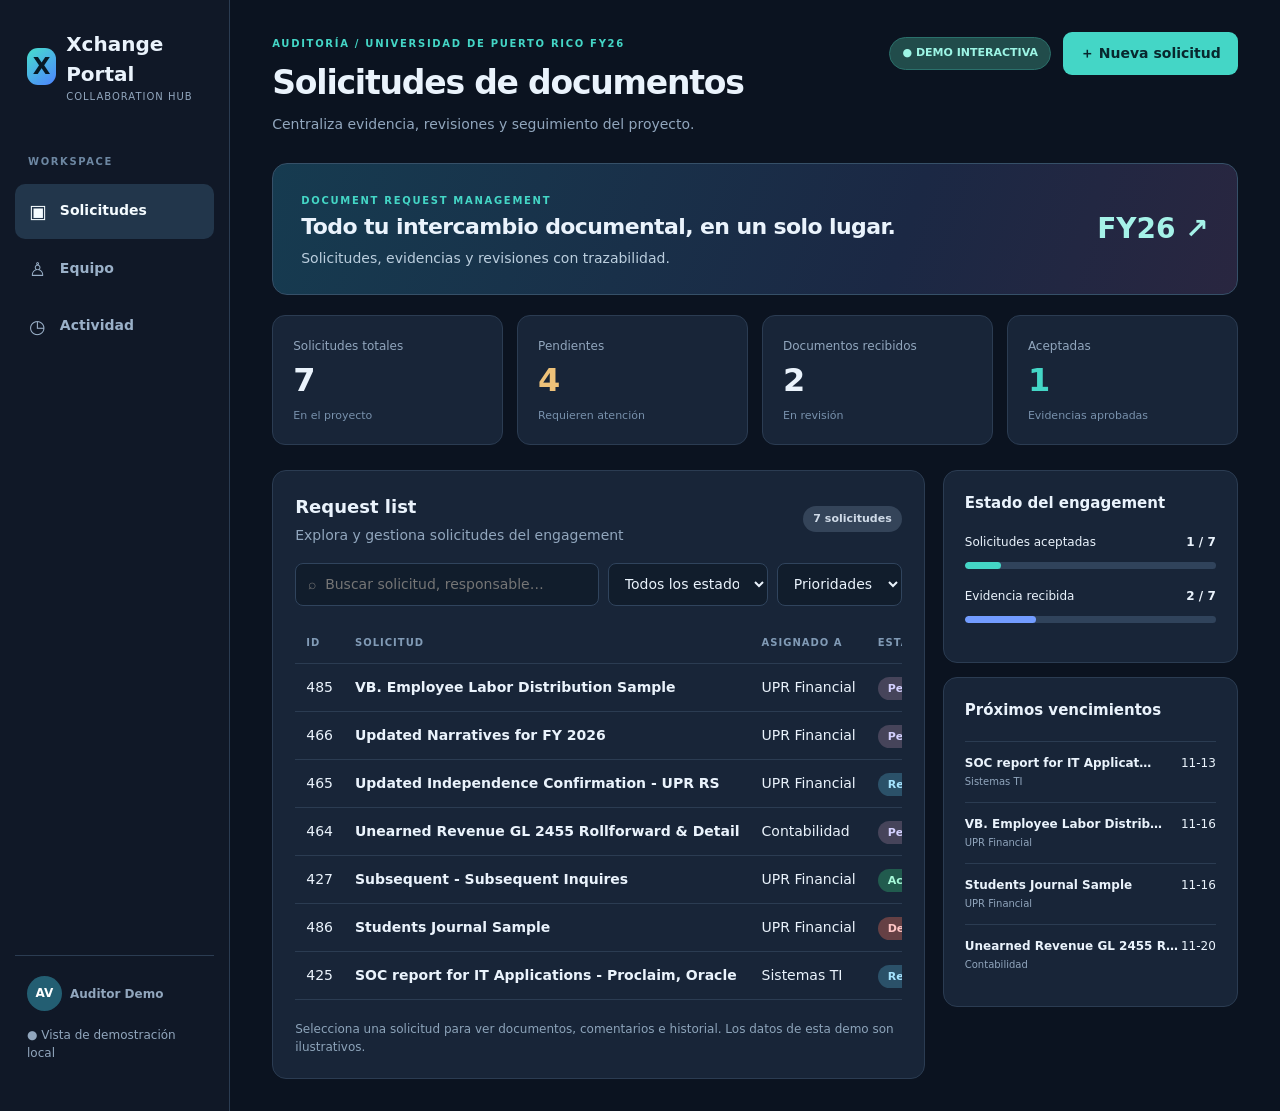
==== demo/index.html @ f89a10c9 "feat: add standalone offline interactive request-sharing demo on main" ====
<!doctype html>
<html lang="es"><head><meta charset="utf-8"><meta name="viewport" content="width=device-width, initial-scale=1"><title>Xchange Portal · Demo visual</title>
<style>
:root{color-scheme:dark;--bg:#0b1320;--side:#101827;--card:#182538;--card2:#1d2d42;--line:#2b3c52;--text:#eaf3fc;--muted:#91a6bd;--teal:#44d6c6;--blue:#7faeff;--gold:#eec279;--red:#ff828d}*{box-sizing:border-box}body{margin:0;background:var(--bg);color:var(--text);font:14px/1.5 system-ui,-apple-system,'Segoe UI',sans-serif}button,input,select,textarea{font:inherit}button{cursor:pointer}a{color:var(--blue);text-decoration:none}button:focus-visible,input:focus-visible,select:focus-visible{outline:2px solid var(--teal);outline-offset:2px}.shell{min-height:100vh;display:grid;grid-template-columns:230px 1fr}.side{background:var(--side);border-right:1px solid var(--line);padding:29px 15px;display:flex;flex-direction:column}.brand{display:flex;align-items:center;gap:10px;font-weight:800;font-size:20px;padding:0 12px}.mark{border-radius:11px;width:37px;height:37px;display:grid;place-items:center;background:linear-gradient(140deg,#47dfcc,#4d83ff);color:#081a25;font-size:23px}.brand small{display:block;color:var(--muted);font-size:10px;font-weight:500;letter-spacing:1px}.sidelabel{font-size:10px;color:#6d87a2;letter-spacing:1.6px;margin:50px 13px 12px;font-weight:800}.nav button{display:block;text-align:left;width:100%;border:0;background:transparent;color:#9ab0c8;padding:13px 14px;border-radius:10px;margin:3px 0;font-weight:600}.nav button.active,.nav button:hover{color:#f5fcff;background:#22364b}.nav .symbol{display:inline-block;width:26px;font-size:19px;vertical-align:middle}.sidefoot{margin-top:auto;padding:20px 12px;border-top:1px solid var(--line);color:var(--muted);font-size:12px}.avatar{width:35px;height:35px;display:inline-grid;place-items:center;background:#235e72;border-radius:50%;color:white;margin-right:8px;font-weight:800}.main{min-width:0;padding:32px clamp(20px,3.3vw,56px);}.top{display:flex;justify-content:space-between;gap:15px;align-items:flex-start}.eyebrow{font-size:10px;font-weight:800;letter-spacing:1.7px;color:var(--teal)}h1{font-size:33px;letter-spacing:-1.2px;margin:5px 0 6px}p{margin:0}.muted{color:var(--muted)}.topright{display:flex;gap:12px;align-items:center}.demo-tag{background:#214c4b;color:#9df5e5;border:1px solid #2b706b;border-radius:30px;font-size:11px;font-weight:800;padding:7px 12px}.btn{background:var(--teal);color:#08282e;border:0;border-radius:9px;padding:11px 17px;font-weight:800;white-space:nowrap}.btn.secondary{background:#2c4159;color:#e4f0fc}.hero{display:flex;justify-content:space-between;align-items:center;gap:20px;background:linear-gradient(110deg,#163b50,#1b2844 65%,#292640);padding:25px 28px;border-radius:15px;margin:28px 0 20px;border:1px solid #365068}.hero h2{font-size:22px;letter-spacing:-.6px;margin:0 0 5px}.hero p{color:#bbcede}.hero .hero-number{font-size:28px;font-weight:800;color:#a5f2e8}.grid{display:grid;grid-template-columns:repeat(4,minmax(0,1fr));gap:14px;margin-bottom:25px}.metric{border:1px solid var(--line);background:var(--card);border-radius:13px;padding:19px 20px}.metric strong{display:block;font-size:32px;letter-spacing:-1px}.metric .name{color:var(--muted);font-size:12px}.metric small{font-size:11px;color:#7891ac}.metric.warn strong{color:var(--gold)}.metric.good strong{color:var(--teal)}.content{display:grid;grid-template-columns:minmax(0,1fr) 295px;gap:18px;align-items:start}.panel{border-radius:14px;border:1px solid var(--line);background:var(--card);padding:22px;min-width:0}.panel h2{font-size:18px;margin:0 0 5px}.panelhead{display:flex;align-items:center;justify-content:space-between;gap:12px;margin-bottom:17px}.toolbar{display:flex;gap:9px;flex-wrap:wrap;margin-bottom:16px}.field{background:#111d2c;border:1px solid #30445d;border-radius:8px;color:var(--text);padding:10px 12px;min-width:0}.toolbar input{flex:1;min-width:170px}.toolbar select{max-width:160px}.tablewrap{overflow-x:auto}table{width:100%;border-collapse:collapse;white-space:nowrap;text-align:left}th{font-size:10px;letter-spacing:1px;color:#819bb6;font-weight:800}th,td{padding:13px 11px;border-bottom:1px solid var(--line)}tbody tr{cursor:pointer}tbody tr:hover{background:#25364b}td:nth-child(2){font-weight:650}td small{display:block;color:var(--muted);font-weight:400}.pill{font-size:11px;border-radius:20px;padding:5px 10px;background:#344459;color:#cfdae7;font-weight:750}.pill.open{background:#46445a;color:#d4d1ff}.pill.submitted{background:#2b5169;color:#a6e4ff}.pill.accepted{background:#215b4e;color:#a6f9d9}.pill.returned{background:#654044;color:#ffc5c5}.priority{font-size:12px;color:var(--muted)}.priority.high{color:var(--gold)}.priority.critical{color:var(--red)}.empty{padding:18px;color:var(--muted);display:none}.summary{display:grid;gap:14px}.summary-card{border:1px solid var(--line);background:var(--card);border-radius:14px;padding:21px}.summary-card h3{font-size:15px;margin:0 0 19px}.progress-row{display:flex;justify-content:space-between;margin:11px 0;font-size:12px}.bar{height:7px;background:#30435b;border-radius:10px;overflow:hidden}.bar>span{display:block;background:var(--teal);height:100%;border-radius:10px}.progress-row+.bar{margin-bottom:18px}.due{border-top:1px solid var(--line);padding:12px 0;display:flex;justify-content:space-between;font-size:12px}.due strong{display:block}.due small{color:var(--muted)}.notice{margin-top:20px;font-size:12px;color:#8da4ba}.view{display:none}.view.active{display:block}.drawer-cover{position:fixed;inset:0;background:#030914bd;display:none;z-index:10}.drawer-cover.open{display:block}.drawer{position:fixed;right:0;top:0;bottom:0;width:min(590px,100%);background:#152133;border-left:1px solid #50627d;z-index:11;transform:translateX(110%);transition:transform .23s;overflow:auto;padding:30px}.drawer.open{transform:translateX(0)}.drawerhead{display:flex;align-items:center;justify-content:space-between}.close{border:0;background:#2d3e54;color:white;font-size:23px;border-radius:8px;padding:1px 12px}.drawer h2{font-size:25px;margin:22px 0 10px}.detailbox{border:1px solid var(--line);border-radius:11px;background:#1c2a3d;padding:20px;margin:20px 0}.detailbox h3{margin:0 0 13px;font-size:15px}.detailmeta{display:grid;grid-template-columns:1fr 1fr;gap:14px;font-size:12px;color:var(--muted)}.detailmeta strong{display:block;color:var(--text);font-size:14px}.document-row{display:flex;gap:12px;align-items:center;background:#25374c;padding:14px;border-radius:9px;margin-top:12px;font-size:12px}.fileicon{background:#3b5870;padding:10px;border-radius:7px}.document-row small{display:block;color:var(--muted)}.docactions{display:flex;gap:10px;margin-top:16px}.form-row{display:grid;gap:6px;margin-bottom:13px}.form-row label{font-size:12px;color:var(--muted)}.form-row textarea{min-height:100px;resize:vertical}.modal{width:min(490px,95%);border:1px solid #45647d;background:#182638;padding:27px;border-radius:15px;color:var(--text)}dialog::backdrop{background:#020915c9}.modal h2{margin:0 0 17px}.modal .btn{margin-right:8px}.mini{font-size:11px;color:var(--muted)}.timeline{display:grid;gap:12px;margin-top:18px}.event{border-left:2px solid var(--teal);padding-left:12px;font-size:12px}.event small{display:block;color:var(--muted)}@media(max-width:1130px){.content{grid-template-columns:1fr}.summary{grid-template-columns:1fr 1fr}.shell{grid-template-columns:190px 1fr}.main{padding:25px}.grid{grid-template-columns:repeat(2,1fr)}}@media(max-width:720px){.shell{display:block}.side{padding:12px;min-height:0}.brand{font-size:17px}.sidelabel,.sidefoot{display:none}.nav{display:flex;overflow:auto}.nav button{white-space:nowrap;font-size:12px}.main{padding:18px 12px}.top{flex-direction:column}.topright{width:100%;justify-content:space-between}.hero{padding:20px}.grid{gap:8px}.metric{padding:15px}.summary{grid-template-columns:1fr}.drawer{padding:18px}.panel{padding:13px}}
</style></head><body>
<div class="shell"><aside class="side"><div class="brand"><span class="mark">X</span><span>Xchange Portal<small>COLLABORATION HUB</small></span></div><p class="sidelabel">WORKSPACE</p><nav class="nav"><button class="active" data-view="requests"><span class="symbol">▣</span> Solicitudes</button><button data-view="team"><span class="symbol">♙</span> Equipo</button><button data-view="activity"><span class="symbol">◷</span> Actividad</button></nav><div class="sidefoot"><div><span class="avatar">AV</span><strong>Auditor Demo</strong></div><p style="margin-top:15px">● Vista de demostración local</p></div></aside>
<main class="main"><div class="top"><div><span class="eyebrow">AUDITORÍA / UNIVERSIDAD DE PUERTO RICO FY26</span><h1 id="pageTitle">Solicitudes de documentos</h1><p class="muted">Centraliza evidencia, revisiones y seguimiento del proyecto.</p></div><div class="topright"><span class="demo-tag">● DEMO INTERACTIVA</span><button class="btn" id="newBtn">＋ Nueva solicitud</button></div></div>
<div class="view active" id="requests"><div class="hero"><div><span class="eyebrow">DOCUMENT REQUEST MANAGEMENT</span><h2>Todo tu intercambio documental, en un solo lugar.</h2><p>Solicitudes, evidencias y revisiones con trazabilidad.</p></div><span class="hero-number">FY26 ↗</span></div><div class="grid"><div class="metric"><span class="name">Solicitudes totales</span><strong id="total">—</strong><small>En el proyecto</small></div><div class="metric warn"><span class="name">Pendientes</span><strong id="pending">—</strong><small>Requieren atención</small></div><div class="metric"><span class="name">Documentos recibidos</span><strong id="received">—</strong><small>En revisión</small></div><div class="metric good"><span class="name">Aceptadas</span><strong id="accepted">—</strong><small>Evidencias aprobadas</small></div></div>
<div class="content"><section class="panel"><div class="panelhead"><div><h2>Request list</h2><p class="muted">Explora y gestiona solicitudes del engagement</p></div><span class="pill" id="visibleCount">—</span></div><div class="toolbar"><input class="field" id="search" type="search" placeholder="⌕  Buscar solicitud, responsable…"><select class="field" id="status"><option value="all">Todos los estados</option><option value="open">Pendiente</option><option value="submitted">Recibido</option><option value="returned">Devuelto</option><option value="accepted">Aceptado</option></select><select class="field" id="priority"><option value="all">Prioridades</option><option value="high">Alta</option><option value="critical">Crítica</option><option value="normal">Normal</option></select></div><div class="tablewrap"><table><thead><tr><th>ID</th><th>SOLICITUD</th><th>ASIGNADO A</th><th>ESTADO</th><th>PRIORIDAD</th><th>VENCE</th></tr></thead><tbody id="rows"></tbody></table><p class="empty" id="empty">No hay solicitudes con estos filtros.</p></div><div class="notice">Selecciona una solicitud para ver documentos, comentarios e historial. Los datos de esta demo son ilustrativos.</div></section><aside class="summary"><div class="summary-card"><h3>Estado del engagement</h3><div class="progress-row"><span>Solicitudes aceptadas</span><strong id="acceptRatio">—</strong></div><div class="bar"><span id="acceptBar"></span></div><div class="progress-row"><span>Evidencia recibida</span><strong id="receivedRatio">—</strong></div><div class="bar"><span id="receivedBar" style="background:#729cff"></span></div></div><div class="summary-card"><h3>Próximos vencimientos</h3><div id="dueList"></div></div></aside></div></div>
<section class="view" id="team"><div class="hero"><div><span class="eyebrow">TEAM COLLABORATION</span><h2>Miembros del proyecto</h2><p>Perfiles ilustrativos para revisar la experiencia de equipo.</p></div></div><div class="panel"><h2>Equipo de Auditoría FY26</h2><div id="teamList"></div></div></section>
<section class="view" id="activity"><div class="hero"><div><span class="eyebrow">AUDIT TRAIL</span><h2>Actividad del proyecto</h2><p>Eventos de muestra actualizados al interactuar con solicitudes.</p></div></div><div class="panel"><h2>Historial reciente</h2><div id="allEvents" class="timeline"></div></div></section>
</main></div>
<div class="drawer-cover" id="cover"></div><aside class="drawer" id="drawer" role="dialog" aria-modal="true" aria-label="Detalle de solicitud"><div class="drawerhead"><span class="eyebrow">SOLICITUD · DETALLE</span><button class="close" id="close" aria-label="Cerrar">×</button></div><h2 id="dtitle"></h2><p class="muted" id="ddesc"></p><div class="detailbox"><div class="detailmeta"><div>Asignado a<strong id="dassigned"></strong></div><div>Fecha límite<strong id="ddue"></strong></div><div>Prioridad<strong id="dpriority"></strong></div><div>Estado<strong id="dstatus"></strong></div></div></div><div class="detailbox"><h3>Documentos compartidos</h3><div id="documents"></div><div class="docactions"><button class="btn secondary" id="uploadBtn">＋ Adjuntar archivo</button><input type="file" id="fileInput" hidden></div><p class="mini" style="margin-top:12px">Demo: solo se registra el nombre del archivo en memoria local. No se sube ni guarda el contenido.</p></div><div class="detailbox"><h3>Revisión de evidencia</h3><p class="mini">Simula la revisión para observar la interfaz. Las acciones reales se validarán en PHP/SQL.</p><div class="docactions"><button class="btn" id="acceptBtn">✓ Aceptar</button><button class="btn secondary" id="returnBtn">↩ Devolver</button></div></div><div class="detailbox"><h3>Comentarios</h3><div id="comments"></div><div class="form-row"><label for="commentText">Escribir comentario</label><textarea class="field" id="commentText" placeholder="Escribe tus observaciones…"></textarea></div><button class="btn secondary" id="sendComment">Publicar comentario</button></div><div class="detailbox"><h3>Historial</h3><div id="history" class="timeline"></div></div></aside>
<dialog class="modal" id="newModal"><form id="newForm"><h2>Nueva solicitud documental</h2><div class="form-row"><label for="newTitle">Título de la solicitud</label><input class="field" id="newTitle" maxlength="160" required placeholder="Ej.: Conciliación bancaria FY26"></div><div class="form-row"><label for="newDesc">Descripción</label><textarea class="field" id="newDesc" placeholder="Describe la evidencia requerida"></textarea></div><div class="form-row"><label for="newAssign">Asignado a</label><select class="field" id="newAssign"><option>UPR Financial</option><option>Contabilidad</option><option>Recursos Humanos</option></select></div><div class="form-row"><label for="newDate">Fecha límite</label><input class="field" id="newDate" type="date" required></div><div class="form-row"><label for="newPriority">Prioridad</label><select class="field" id="newPriority"><option value="normal">Normal</option><option value="high">Alta</option><option value="critical">Crítica</option></select></div><button class="btn" type="submit">Crear solicitud</button><button class="btn secondary" type="button" id="cancelNew">Cancelar</button></form></dialog>
<script>
'use strict';
const SEED=[
 {id:485,title:'VB. Employee Labor Distribution Sample',desc:'Para cada una de las selecciones necesitamos la notificación de nombramiento y transacción de personal o documentos equivalentes.',assigned:'UPR Financial',status:'open',priority:'high',due:'2026-11-16',files:[],comments:[],events:['Solicitud creada por Auditor Demo']},
 {id:466,title:'Updated Narratives for FY 2026',desc:'Remitir las narrativas actualizadas de procesos relevantes de FY 2026.',assigned:'UPR Financial',status:'open',priority:'normal',due:'2026-11-25',files:[],comments:[],events:['Solicitud creada por Auditor Demo']},
 {id:465,title:'Updated Independence Confirmation - UPR RS',desc:'Confirmación anual de independencia de miembros relevantes.',assigned:'UPR Financial',status:'submitted',priority:'normal',due:'2026-11-30',files:['Independence_Confirmation.pdf'],comments:[{author:'Cliente Demo',text:'Adjuntamos confirmación firmada.'}],events:['Documento recibido · Independence_Confirmation.pdf']},
 {id:464,title:'Unearned Revenue GL 2455 Rollforward & Detail',desc:'Rollforward y detalle de ingresos diferidos, junto con información de reconciliación.',assigned:'Contabilidad',status:'open',priority:'critical',due:'2026-11-20',files:[],comments:[],events:['Solicitud creada por Auditor Demo']},
 {id:427,title:'Subsequent - Subsequent Inquires',desc:'Información relativa a eventos posteriores al cierre.',assigned:'UPR Financial',status:'accepted',priority:'normal',due:'2027-01-08',files:['Subsequent_Inquiries.pdf'],comments:[],events:['Evidencia aceptada']},
 {id:486,title:'Students Journal Sample',desc:'Muestra de asientos de diario relacionados a estudiantes.',assigned:'UPR Financial',status:'returned',priority:'high',due:'2026-11-16',files:['Sample_Journal.xlsx'],comments:[{author:'Auditor Demo',text:'Favor incluir evidencia de autorización.'}],events:['Solicitud devuelta para corrección']},
 {id:425,title:'SOC report for IT Applications - Proclaim, Oracle',desc:'Reportes SOC correspondientes a las aplicaciones utilizadas.',assigned:'Sistemas TI',status:'submitted',priority:'normal',due:'2026-11-13',files:['SOC_Report.pdf'],comments:[],events:['Documento recibido · SOC_Report.pdf']}
];
const $=id=>document.getElementById(id),statusNames={open:'Pendiente',submitted:'Recibido',returned:'Devuelto',accepted:'Aceptado'},priorityNames={normal:'Normal',high:'Alta',critical:'Crítica'},storageKey='xchange-demo-v1';
let requests=structuredClone(SEED),selected=null,globalEvents=['Portal de demostración inicializado'];
try{const saved=JSON.parse(localStorage.getItem(storageKey)||'null');if(Array.isArray(saved)&&saved.length>=SEED.length&&saved.every(r=>typeof r.id==='number'&&typeof r.title==='string'))requests=saved}catch{}
function persist(){try{localStorage.setItem(storageKey,JSON.stringify(requests))}catch{}}
function el(tag,cls,text){const x=document.createElement(tag);if(cls)x.className=cls;if(text!==undefined)x.textContent=text;return x}
function render(){const done=requests.filter(r=>r.status==='accepted').length,submitted=requests.filter(r=>r.status==='submitted').length,open=requests.filter(r=>r.status==='open'||r.status==='returned').length;$('total').textContent=requests.length;$('pending').textContent=open;$('received').textContent=submitted;$('accepted').textContent=done;$('acceptRatio').textContent=done+' / '+requests.length;$('receivedRatio').textContent=submitted+' / '+requests.length;$('acceptBar').style.width=(100*done/requests.length)+'%';$('receivedBar').style.width=(100*submitted/requests.length)+'%';const query=$('search').value.toLowerCase(),status=$('status').value,priority=$('priority').value;const visible=requests.filter(r=>(status==='all'||r.status===status)&&(priority==='all'||r.priority===priority)&&(r.title+' '+r.assigned+' '+r.id).toLowerCase().includes(query));$('visibleCount').textContent=visible.length+' solicitudes';const body=$('rows');body.replaceChildren();visible.forEach(r=>{const tr=el('tr');for(const [i,value] of [r.id,r.title,r.assigned,statusNames[r.status],priorityNames[r.priority],r.due].entries()){const td=el('td');if(i===3){const span=el('span','pill '+r.status,value);td.append(span)}else if(i===4){td.append(el('span','priority '+r.priority,value))}else td.textContent=String(value);tr.append(td)}tr.addEventListener('click',()=>openDetail(r.id));body.append(tr)});$('empty').style.display=visible.length?'none':'block';const list=$('dueList');list.replaceChildren();requests.filter(r=>r.status!=='accepted').sort((a,b)=>a.due.localeCompare(b.due)).slice(0,4).forEach(r=>{const row=el('div','due');const label=el('div');label.append(el('strong','',r.title.length>26?r.title.slice(0,26)+'…':r.title),el('small','',r.assigned));row.append(label,el('span','',r.due.slice(5)));list.append(row)})}
function openDetail(id){selected=requests.find(r=>r.id===id);if(!selected)return;renderDetail();$('cover').classList.add('open');$('drawer').classList.add('open');$('close').focus()}
function renderDetail(){const r=selected;if(!r)return;$('dtitle').textContent=r.id+' | '+r.title;$('ddesc').textContent=r.desc;$('dassigned').textContent=r.assigned;$('ddue').textContent=r.due;$('dpriority').textContent=priorityNames[r.priority];$('dstatus').textContent=statusNames[r.status];const docs=$('documents');docs.replaceChildren();r.files.forEach(f=>{const row=el('div','document-row');row.append(el('span','fileicon','▤'),el('div','',f));docs.append(row)});if(!r.files.length)docs.append(el('p','muted','No hay documentos compartidos.'));const comments=$('comments');comments.replaceChildren();r.comments.forEach(c=>{const p=el('p','',c.author+': '+c.text);p.style.marginBottom='12px';comments.append(p)});if(!r.comments.length)comments.append(el('p','muted','Sin comentarios aún.'));const hist=$('history');hist.replaceChildren();r.events.slice().reverse().forEach(event=>{const item=el('div','event',event);hist.append(item)});$('acceptBtn').disabled=r.status!=='submitted';$('returnBtn').disabled=r.status!=='submitted';$('acceptBtn').style.opacity=r.status==='submitted'?'1':'.5';$('returnBtn').style.opacity=r.status==='submitted'?'1':'.5'}
function closeDetail(){$('cover').classList.remove('open');$('drawer').classList.remove('open');selected=null}
function action(label,status){if(!selected||selected.status!=='submitted')return;selected.status=status;selected.events.push(label);globalEvents.unshift('#'+selected.id+' · '+label);persist();render();renderDetail();renderEvents()}
function renderEvents(){const target=$('allEvents');target.replaceChildren();[...globalEvents,...requests.flatMap(r=>r.events.map(e=>'#'+r.id+' · '+e))].slice(0,25).forEach(t=>target.append(el('div','event',t)))}
function renderTeam(){const list=$('teamList');list.replaceChildren();[['Auditor Demo','Auditor','Auditoría externa'],['Cliente Demo','Cliente','UPR Financial'],['Administrador Demo','Administrador','Administración']].forEach(([name,role,team])=>{const row=el('div','document-row');row.append(el('span','avatar',name.split(' ').map(x=>x[0]).join('')),el('div','',name+' · '+role+' · '+team));list.append(row)})}
$('search').addEventListener('input',render);$('status').addEventListener('change',render);$('priority').addEventListener('change',render);$('close').addEventListener('click',closeDetail);$('cover').addEventListener('click',closeDetail);document.addEventListener('keydown',e=>{if(e.key==='Escape')closeDetail()});$('acceptBtn').addEventListener('click',()=>action('Evidencia aceptada','accepted'));$('returnBtn').addEventListener('click',()=>action('Solicitud devuelta','returned'));
$('uploadBtn').addEventListener('click',()=>$('fileInput').click());$('fileInput').addEventListener('change',e=>{const file=e.target.files?.[0];if(!file||!selected)return;selected.files.push(file.name.slice(0,120));selected.status='submitted';selected.events.push('Archivo simulado · '+file.name);globalEvents.unshift('#'+selected.id+' · Archivo simulado: '+file.name);persist();render();renderDetail();renderEvents();e.target.value=''});
$('sendComment').addEventListener('click',()=>{const text=$('commentText').value.trim();if(!text||!selected)return;selected.comments.push({author:'Auditor Demo',text:text.slice(0,1000)});selected.events.push('Comentario publicado');$('commentText').value='';persist();renderDetail();renderEvents()});
$('newBtn').addEventListener('click',()=>$('newModal').showModal());$('cancelNew').addEventListener('click',()=>$('newModal').close());$('newForm').addEventListener('submit',e=>{e.preventDefault();const id=Math.max(...requests.map(x=>x.id))+1;requests.unshift({id,title:$('newTitle').value.trim().slice(0,160),desc:$('newDesc').value.trim(),assigned:$('newAssign').value,status:'open',priority:$('newPriority').value,due:$('newDate').value,files:[],comments:[],events:['Solicitud creada en la demo']});persist();render();$('newModal').close();e.target.reset();openDetail(id)});
document.querySelectorAll('.nav button').forEach(btn=>btn.addEventListener('click',()=>{document.querySelectorAll('.nav button').forEach(b=>b.classList.toggle('active',b===btn));document.querySelectorAll('.view').forEach(v=>v.classList.toggle('active',v.id===btn.dataset.view));$('pageTitle').textContent={requests:'Solicitudes de documentos',team:'Miembros del equipo',activity:'Actividad y trazabilidad'}[btn.dataset.view];if(btn.dataset.view==='activity')renderEvents()}));
render();renderTeam();renderEvents();
</script></body></html>
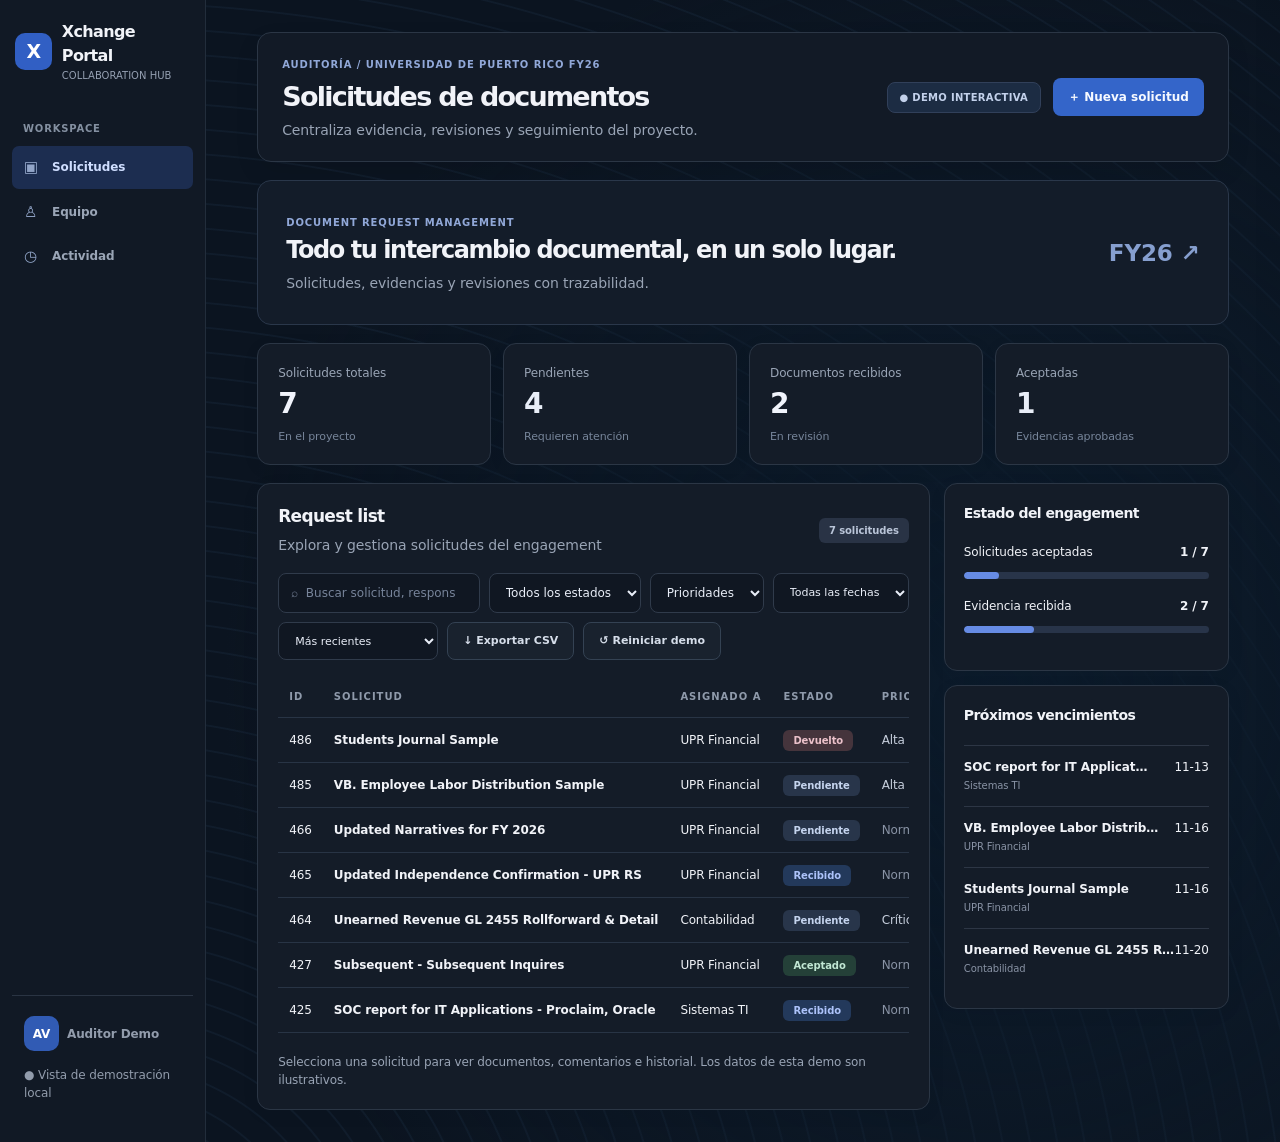
==== commit b232a855: "feat: load local minimalist dark theme and document workflow enhancements" ====
--- a/demo/index.html
+++ b/demo/index.html
@@ -2,7 +2,7 @@
 <html lang="es"><head><meta charset="utf-8"><meta name="viewport" content="width=device-width, initial-scale=1"><title>Xchange Portal · Demo visual</title>
 <style>
 :root{color-scheme:dark;--bg:#0b1320;--side:#101827;--card:#182538;--card2:#1d2d42;--line:#2b3c52;--text:#eaf3fc;--muted:#91a6bd;--teal:#44d6c6;--blue:#7faeff;--gold:#eec279;--red:#ff828d}*{box-sizing:border-box}body{margin:0;background:var(--bg);color:var(--text);font:14px/1.5 system-ui,-apple-system,'Segoe UI',sans-serif}button,input,select,textarea{font:inherit}button{cursor:pointer}a{color:var(--blue);text-decoration:none}button:focus-visible,input:focus-visible,select:focus-visible{outline:2px solid var(--teal);outline-offset:2px}.shell{min-height:100vh;display:grid;grid-template-columns:230px 1fr}.side{background:var(--side);border-right:1px solid var(--line);padding:29px 15px;display:flex;flex-direction:column}.brand{display:flex;align-items:center;gap:10px;font-weight:800;font-size:20px;padding:0 12px}.mark{border-radius:11px;width:37px;height:37px;display:grid;place-items:center;background:linear-gradient(140deg,#47dfcc,#4d83ff);color:#081a25;font-size:23px}.brand small{display:block;color:var(--muted);font-size:10px;font-weight:500;letter-spacing:1px}.sidelabel{font-size:10px;color:#6d87a2;letter-spacing:1.6px;margin:50px 13px 12px;font-weight:800}.nav button{display:block;text-align:left;width:100%;border:0;background:transparent;color:#9ab0c8;padding:13px 14px;border-radius:10px;margin:3px 0;font-weight:600}.nav button.active,.nav button:hover{color:#f5fcff;background:#22364b}.nav .symbol{display:inline-block;width:26px;font-size:19px;vertical-align:middle}.sidefoot{margin-top:auto;padding:20px 12px;border-top:1px solid var(--line);color:var(--muted);font-size:12px}.avatar{width:35px;height:35px;display:inline-grid;place-items:center;background:#235e72;border-radius:50%;color:white;margin-right:8px;font-weight:800}.main{min-width:0;padding:32px clamp(20px,3.3vw,56px);}.top{display:flex;justify-content:space-between;gap:15px;align-items:flex-start}.eyebrow{font-size:10px;font-weight:800;letter-spacing:1.7px;color:var(--teal)}h1{font-size:33px;letter-spacing:-1.2px;margin:5px 0 6px}p{margin:0}.muted{color:var(--muted)}.topright{display:flex;gap:12px;align-items:center}.demo-tag{background:#214c4b;color:#9df5e5;border:1px solid #2b706b;border-radius:30px;font-size:11px;font-weight:800;padding:7px 12px}.btn{background:var(--teal);color:#08282e;border:0;border-radius:9px;padding:11px 17px;font-weight:800;white-space:nowrap}.btn.secondary{background:#2c4159;color:#e4f0fc}.hero{display:flex;justify-content:space-between;align-items:center;gap:20px;background:linear-gradient(110deg,#163b50,#1b2844 65%,#292640);padding:25px 28px;border-radius:15px;margin:28px 0 20px;border:1px solid #365068}.hero h2{font-size:22px;letter-spacing:-.6px;margin:0 0 5px}.hero p{color:#bbcede}.hero .hero-number{font-size:28px;font-weight:800;color:#a5f2e8}.grid{display:grid;grid-template-columns:repeat(4,minmax(0,1fr));gap:14px;margin-bottom:25px}.metric{border:1px solid var(--line);background:var(--card);border-radius:13px;padding:19px 20px}.metric strong{display:block;font-size:32px;letter-spacing:-1px}.metric .name{color:var(--muted);font-size:12px}.metric small{font-size:11px;color:#7891ac}.metric.warn strong{color:var(--gold)}.metric.good strong{color:var(--teal)}.content{display:grid;grid-template-columns:minmax(0,1fr) 295px;gap:18px;align-items:start}.panel{border-radius:14px;border:1px solid var(--line);background:var(--card);padding:22px;min-width:0}.panel h2{font-size:18px;margin:0 0 5px}.panelhead{display:flex;align-items:center;justify-content:space-between;gap:12px;margin-bottom:17px}.toolbar{display:flex;gap:9px;flex-wrap:wrap;margin-bottom:16px}.field{background:#111d2c;border:1px solid #30445d;border-radius:8px;color:var(--text);padding:10px 12px;min-width:0}.toolbar input{flex:1;min-width:170px}.toolbar select{max-width:160px}.tablewrap{overflow-x:auto}table{width:100%;border-collapse:collapse;white-space:nowrap;text-align:left}th{font-size:10px;letter-spacing:1px;color:#819bb6;font-weight:800}th,td{padding:13px 11px;border-bottom:1px solid var(--line)}tbody tr{cursor:pointer}tbody tr:hover{background:#25364b}td:nth-child(2){font-weight:650}td small{display:block;color:var(--muted);font-weight:400}.pill{font-size:11px;border-radius:20px;padding:5px 10px;background:#344459;color:#cfdae7;font-weight:750}.pill.open{background:#46445a;color:#d4d1ff}.pill.submitted{background:#2b5169;color:#a6e4ff}.pill.accepted{background:#215b4e;color:#a6f9d9}.pill.returned{background:#654044;color:#ffc5c5}.priority{font-size:12px;color:var(--muted)}.priority.high{color:var(--gold)}.priority.critical{color:var(--red)}.empty{padding:18px;color:var(--muted);display:none}.summary{display:grid;gap:14px}.summary-card{border:1px solid var(--line);background:var(--card);border-radius:14px;padding:21px}.summary-card h3{font-size:15px;margin:0 0 19px}.progress-row{display:flex;justify-content:space-between;margin:11px 0;font-size:12px}.bar{height:7px;background:#30435b;border-radius:10px;overflow:hidden}.bar>span{display:block;background:var(--teal);height:100%;border-radius:10px}.progress-row+.bar{margin-bottom:18px}.due{border-top:1px solid var(--line);padding:12px 0;display:flex;justify-content:space-between;font-size:12px}.due strong{display:block}.due small{color:var(--muted)}.notice{margin-top:20px;font-size:12px;color:#8da4ba}.view{display:none}.view.active{display:block}.drawer-cover{position:fixed;inset:0;background:#030914bd;display:none;z-index:10}.drawer-cover.open{display:block}.drawer{position:fixed;right:0;top:0;bottom:0;width:min(590px,100%);background:#152133;border-left:1px solid #50627d;z-index:11;transform:translateX(110%);transition:transform .23s;overflow:auto;padding:30px}.drawer.open{transform:translateX(0)}.drawerhead{display:flex;align-items:center;justify-content:space-between}.close{border:0;background:#2d3e54;color:white;font-size:23px;border-radius:8px;padding:1px 12px}.drawer h2{font-size:25px;margin:22px 0 10px}.detailbox{border:1px solid var(--line);border-radius:11px;background:#1c2a3d;padding:20px;margin:20px 0}.detailbox h3{margin:0 0 13px;font-size:15px}.detailmeta{display:grid;grid-template-columns:1fr 1fr;gap:14px;font-size:12px;color:var(--muted)}.detailmeta strong{display:block;color:var(--text);font-size:14px}.document-row{display:flex;gap:12px;align-items:center;background:#25374c;padding:14px;border-radius:9px;margin-top:12px;font-size:12px}.fileicon{background:#3b5870;padding:10px;border-radius:7px}.document-row small{display:block;color:var(--muted)}.docactions{display:flex;gap:10px;margin-top:16px}.form-row{display:grid;gap:6px;margin-bottom:13px}.form-row label{font-size:12px;color:var(--muted)}.form-row textarea{min-height:100px;resize:vertical}.modal{width:min(490px,95%);border:1px solid #45647d;background:#182638;padding:27px;border-radius:15px;color:var(--text)}dialog::backdrop{background:#020915c9}.modal h2{margin:0 0 17px}.modal .btn{margin-right:8px}.mini{font-size:11px;color:var(--muted)}.timeline{display:grid;gap:12px;margin-top:18px}.event{border-left:2px solid var(--teal);padding-left:12px;font-size:12px}.event small{display:block;color:var(--muted)}@media(max-width:1130px){.content{grid-template-columns:1fr}.summary{grid-template-columns:1fr 1fr}.shell{grid-template-columns:190px 1fr}.main{padding:25px}.grid{grid-template-columns:repeat(2,1fr)}}@media(max-width:720px){.shell{display:block}.side{padding:12px;min-height:0}.brand{font-size:17px}.sidelabel,.sidefoot{display:none}.nav{display:flex;overflow:auto}.nav button{white-space:nowrap;font-size:12px}.main{padding:18px 12px}.top{flex-direction:column}.topright{width:100%;justify-content:space-between}.hero{padding:20px}.grid{gap:8px}.metric{padding:15px}.summary{grid-template-columns:1fr}.drawer{padding:18px}.panel{padding:13px}}
-</style></head><body>
+</style><link rel="stylesheet" href="theme.css"></head><body>
 <div class="shell"><aside class="side"><div class="brand"><span class="mark">X</span><span>Xchange Portal<small>COLLABORATION HUB</small></span></div><p class="sidelabel">WORKSPACE</p><nav class="nav"><button class="active" data-view="requests"><span class="symbol">▣</span> Solicitudes</button><button data-view="team"><span class="symbol">♙</span> Equipo</button><button data-view="activity"><span class="symbol">◷</span> Actividad</button></nav><div class="sidefoot"><div><span class="avatar">AV</span><strong>Auditor Demo</strong></div><p style="margin-top:15px">● Vista de demostración local</p></div></aside>
 <main class="main"><div class="top"><div><span class="eyebrow">AUDITORÍA / UNIVERSIDAD DE PUERTO RICO FY26</span><h1 id="pageTitle">Solicitudes de documentos</h1><p class="muted">Centraliza evidencia, revisiones y seguimiento del proyecto.</p></div><div class="topright"><span class="demo-tag">● DEMO INTERACTIVA</span><button class="btn" id="newBtn">＋ Nueva solicitud</button></div></div>
 <div class="view active" id="requests"><div class="hero"><div><span class="eyebrow">DOCUMENT REQUEST MANAGEMENT</span><h2>Todo tu intercambio documental, en un solo lugar.</h2><p>Solicitudes, evidencias y revisiones con trazabilidad.</p></div><span class="hero-number">FY26 ↗</span></div><div class="grid"><div class="metric"><span class="name">Solicitudes totales</span><strong id="total">—</strong><small>En el proyecto</small></div><div class="metric warn"><span class="name">Pendientes</span><strong id="pending">—</strong><small>Requieren atención</small></div><div class="metric"><span class="name">Documentos recibidos</span><strong id="received">—</strong><small>En revisión</small></div><div class="metric good"><span class="name">Aceptadas</span><strong id="accepted">—</strong><small>Evidencias aprobadas</small></div></div>
@@ -41,4 +41,4 @@
 $('newBtn').addEventListener('click',()=>$('newModal').showModal());$('cancelNew').addEventListener('click',()=>$('newModal').close());$('newForm').addEventListener('submit',e=>{e.preventDefault();const id=Math.max(...requests.map(x=>x.id))+1;requests.unshift({id,title:$('newTitle').value.trim().slice(0,160),desc:$('newDesc').value.trim(),assigned:$('newAssign').value,status:'open',priority:$('newPriority').value,due:$('newDate').value,files:[],comments:[],events:['Solicitud creada en la demo']});persist();render();$('newModal').close();e.target.reset();openDetail(id)});
 document.querySelectorAll('.nav button').forEach(btn=>btn.addEventListener('click',()=>{document.querySelectorAll('.nav button').forEach(b=>b.classList.toggle('active',b===btn));document.querySelectorAll('.view').forEach(v=>v.classList.toggle('active',v.id===btn.dataset.view));$('pageTitle').textContent={requests:'Solicitudes de documentos',team:'Miembros del equipo',activity:'Actividad y trazabilidad'}[btn.dataset.view];if(btn.dataset.view==='activity')renderEvents()}));
 render();renderTeam();renderEvents();
-</script></body></html>+</script><script src="enhancements.js"></script></body></html>
--- a/demo/theme.css
+++ b/demo/theme.css
@@ -0,0 +1,79 @@
+/* Xchange Portal • visual system v2 — dark, restrained, offline
+   Reference: PlannerDome screenshot provided by project owner.
+   Uses system/local geometric fonts: prefers Poppins when already installed.
+   No font downloads, external requests, frameworks, or CDN. */
+:root{color-scheme:dark;--bg:#0a0e16;--side:#101722;--card:#141c28;--card2:#19222f;--line:#293241;--text:#f1f3f8;--muted:#8993a5;--teal:#5478cc;--blue:#6d91ee;--gold:#aab5c9;--red:#cc8591}
+html{background:var(--bg)}
+body{background:#0b111b!important;color:var(--text);font-family:Poppins,"Century Gothic","Avenir Next",Lato,"Trebuchet MS",system-ui,sans-serif;letter-spacing:-.008em}
+.shell{grid-template-columns:206px minmax(0,1fr);background:radial-gradient(circle at 78% 60%,#0c1b2b 0,transparent 64%),repeating-radial-gradient(ellipse 1030px 940px at 8% 112%,transparent 0 20px,#1c30474d 21px 22px,transparent 23px 27px),#0b1420}
+.side{background:#111925;border-color:#222d3b;padding:20px 12px}
+.brand{font-size:16px;letter-spacing:-.04em;padding:0 3px;font-weight:800}
+.mark{width:37px;height:37px;background:#315fc4;color:#fff;font-size:19px;border-radius:10px;box-shadow:none}
+.brand small{letter-spacing:0;font-size:10px;color:#95a0b2}
+.sidelabel{margin:38px 11px 8px;color:#8490a1;font-size:10px;letter-spacing:.08em}
+.nav button{color:#9aa5b6;border-radius:7px;padding:10px 12px;margin:2px 0;font-size:12px;letter-spacing:-.01em}
+.nav .symbol{font-size:15px;width:24px;color:#92a5c8}
+.nav button.active,.nav button:hover{background:#1c2d50;color:#cfdeff}
+.sidefoot{border-color:#2a3443;color:#929cac}
+.avatar{background:#315bb4;color:#fff;border-radius:10px}
+.main{padding:32px clamp(20px,4vw,62px)}
+.top{background:#121a26;border:1px solid #2b3645;border-radius:14px;padding:20px 24px;align-items:center;box-shadow:0 10px 25px #00000014}
+.eyebrow{color:#91a8d8;font-size:10px;letter-spacing:.09em}
+h1{font-size:27px;letter-spacing:-.065em;line-height:1.2;margin:7px 0}
+h2,h3{letter-spacing:-.04em}
+.muted,.hero p,.metric .name,.notice{color:#99a4b5}
+.topright{flex-wrap:wrap;justify-content:flex-end}
+.demo-tag{background:#1c2c43;color:#c3d1eb;border:1px solid #31405a;font-size:10px;letter-spacing:.03em;border-radius:8px}
+.btn{background:#3465c9;color:#f6f9ff;font-weight:750;border-radius:8px;font-size:12px;padding:10px 15px;box-shadow:none}
+.btn:hover{background:#4072dc}
+.btn.secondary{background:#19222e;color:#d6deea;border:1px solid #344253}
+.btn.secondary:hover{background:#253247}
+.hero{margin:18px 0 18px;background:#131c29;border:1px solid #2a374a;border-radius:14px;padding:25px 28px;min-height:145px}
+.hero h2{font-size:24px;letter-spacing:-.06em;max-width:740px}
+.hero .hero-number{font-size:23px;color:#869fcf}
+.grid{gap:12px;margin-bottom:18px}
+.metric,.panel,.summary-card{background:#141c28;border:1px solid #2b3645;border-radius:13px;box-shadow:0 4px 20px #0000000b}
+.metric{padding:18px 20px}
+.metric strong{font-size:28px;color:#f1f4fc}
+.metric.warn strong,.metric.good strong{color:#e8edf7}
+.metric small{color:#77859a}
+.content{grid-template-columns:minmax(0,1fr) 285px;gap:14px}
+.panel{padding:20px}
+.panel h2{font-size:17px}
+.summary-card{padding:19px}
+.summary-card h3{font-size:14px}
+.field{background:#101722;border:1px solid #303b4b;color:#e9eef8;font-size:12px}
+.field::placeholder{color:#77849a}
+.field:focus{border-color:#537dcc}
+th{color:#8f9aab;font-size:10px}
+th,td{border-color:#283445}
+tbody tr:hover{background:#202c3f}
+td{font-size:12px}
+td:nth-child(2){font-weight:700}
+.pill{font-size:10px;border-radius:6px;background:#293345;color:#bac5d8}
+.pill.open{background:#28354a;color:#c5d4ee}
+.pill.submitted{background:#23395b;color:#adc3fa}
+.pill.accepted{background:#244038;color:#c1e7d4}
+.pill.returned{background:#45343c;color:#ebc1ca}
+.priority.high,.priority.critical{color:#c6cedc}
+.bar{background:#283449}
+.bar>span,#receivedBar{background:#668be4!important}
+.due{border-color:#2d3645}
+.drawer{background:#111a27;border-left:1px solid #334154;box-shadow:-16px 0 45px #0008}
+.drawer-cover{background:#02060bcc}
+.drawer h2{font-size:24px}
+.detailbox{background:#172231;border:1px solid #2c394a}
+.document-row{background:#202d3f}
+.fileicon{background:#30425d}
+.event{border-left-color:#678ce4}
+.close{background:#26354a}
+.modal{background:#131e2d;border-color:#3b4b61;box-shadow:0 24px 80px #0008}
+dialog::backdrop{background:#03070ccc}
+.btn:disabled{cursor:not-allowed;opacity:.4!important}
+button:focus-visible,input:focus-visible,select:focus-visible,textarea:focus-visible{outline:2px solid #6b91ee;outline-offset:2px}
+.pill,.priority{white-space:nowrap}
+.utility{font-size:11px!important}
+.small-meta{color:#a2aec0;font-size:11px}
+.badge-due{color:#e4afbc;margin-left:6px;font-size:10px}
+@media(max-width:1130px){.content{grid-template-columns:1fr}.shell{grid-template-columns:190px minmax(0,1fr)}}
+@media(max-width:720px){.shell{display:block}.side{padding:12px}.main{padding:14px 11px}.top{padding:17px;align-items:flex-start}.hero{padding:20px}.grid{grid-template-columns:repeat(2,minmax(0,1fr))}.metric{padding:13px}.metric strong{font-size:23px}.nav button{padding:8px}.content{display:block}.summary{margin-top:14px}.drawer{padding:17px}}
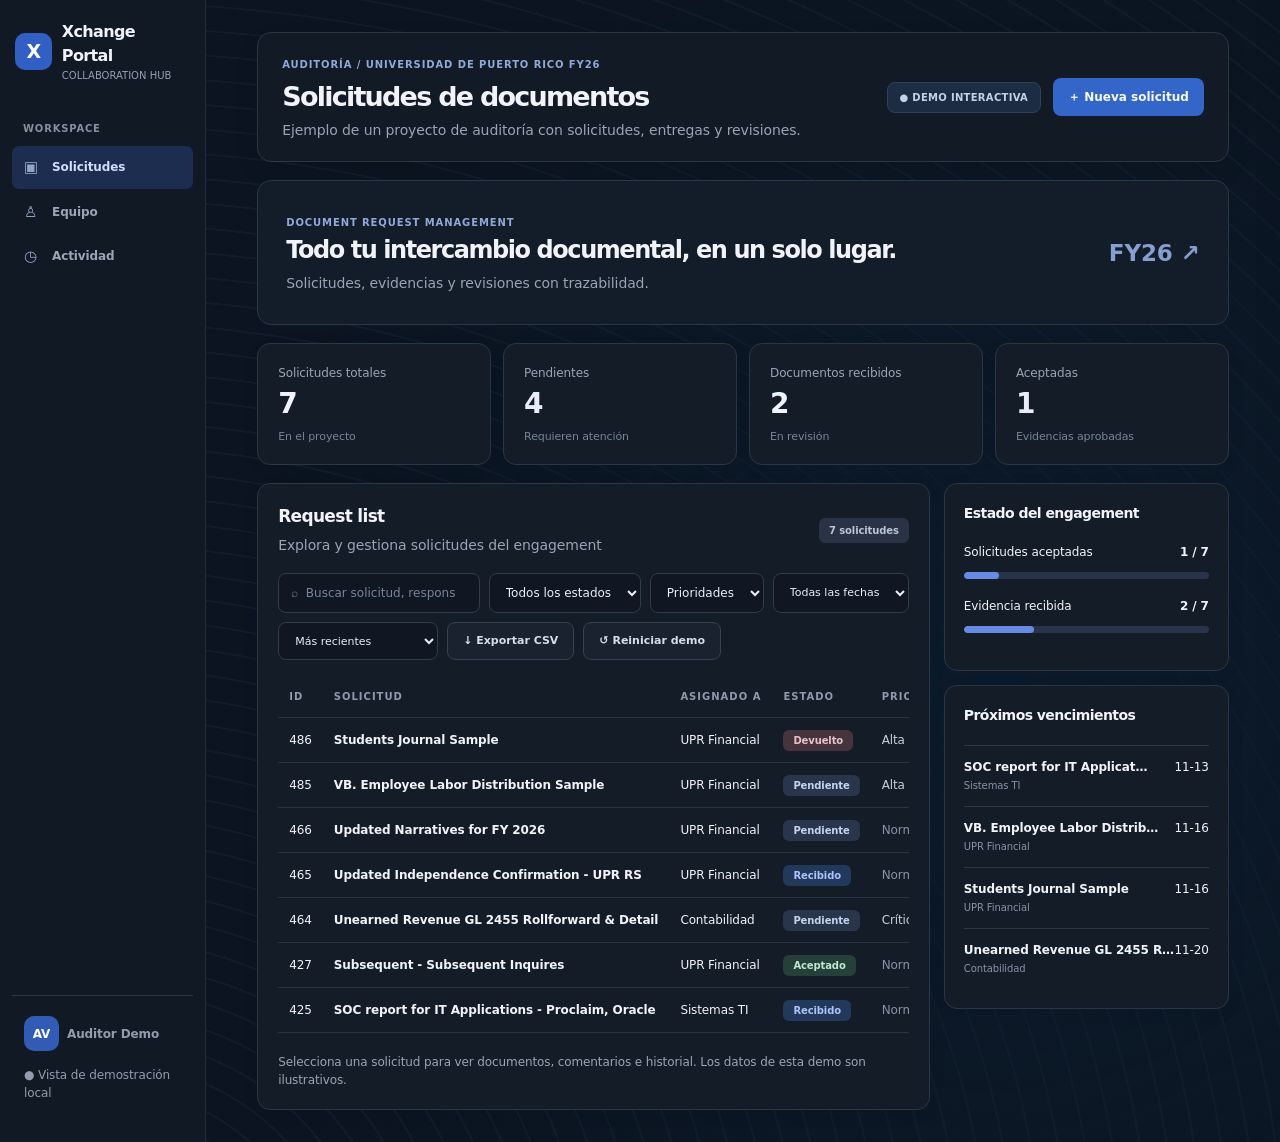
==== commit 9786bf66: "Define Xchange Portal as company-client project collaboration" ====
--- a/demo/index.html
+++ b/demo/index.html
@@ -4,7 +4,7 @@
 :root{color-scheme:dark;--bg:#0b1320;--side:#101827;--card:#182538;--card2:#1d2d42;--line:#2b3c52;--text:#eaf3fc;--muted:#91a6bd;--teal:#44d6c6;--blue:#7faeff;--gold:#eec279;--red:#ff828d}*{box-sizing:border-box}body{margin:0;background:var(--bg);color:var(--text);font:14px/1.5 system-ui,-apple-system,'Segoe UI',sans-serif}button,input,select,textarea{font:inherit}button{cursor:pointer}a{color:var(--blue);text-decoration:none}button:focus-visible,input:focus-visible,select:focus-visible{outline:2px solid var(--teal);outline-offset:2px}.shell{min-height:100vh;display:grid;grid-template-columns:230px 1fr}.side{background:var(--side);border-right:1px solid var(--line);padding:29px 15px;display:flex;flex-direction:column}.brand{display:flex;align-items:center;gap:10px;font-weight:800;font-size:20px;padding:0 12px}.mark{border-radius:11px;width:37px;height:37px;display:grid;place-items:center;background:linear-gradient(140deg,#47dfcc,#4d83ff);color:#081a25;font-size:23px}.brand small{display:block;color:var(--muted);font-size:10px;font-weight:500;letter-spacing:1px}.sidelabel{font-size:10px;color:#6d87a2;letter-spacing:1.6px;margin:50px 13px 12px;font-weight:800}.nav button{display:block;text-align:left;width:100%;border:0;background:transparent;color:#9ab0c8;padding:13px 14px;border-radius:10px;margin:3px 0;font-weight:600}.nav button.active,.nav button:hover{color:#f5fcff;background:#22364b}.nav .symbol{display:inline-block;width:26px;font-size:19px;vertical-align:middle}.sidefoot{margin-top:auto;padding:20px 12px;border-top:1px solid var(--line);color:var(--muted);font-size:12px}.avatar{width:35px;height:35px;display:inline-grid;place-items:center;background:#235e72;border-radius:50%;color:white;margin-right:8px;font-weight:800}.main{min-width:0;padding:32px clamp(20px,3.3vw,56px);}.top{display:flex;justify-content:space-between;gap:15px;align-items:flex-start}.eyebrow{font-size:10px;font-weight:800;letter-spacing:1.7px;color:var(--teal)}h1{font-size:33px;letter-spacing:-1.2px;margin:5px 0 6px}p{margin:0}.muted{color:var(--muted)}.topright{display:flex;gap:12px;align-items:center}.demo-tag{background:#214c4b;color:#9df5e5;border:1px solid #2b706b;border-radius:30px;font-size:11px;font-weight:800;padding:7px 12px}.btn{background:var(--teal);color:#08282e;border:0;border-radius:9px;padding:11px 17px;font-weight:800;white-space:nowrap}.btn.secondary{background:#2c4159;color:#e4f0fc}.hero{display:flex;justify-content:space-between;align-items:center;gap:20px;background:linear-gradient(110deg,#163b50,#1b2844 65%,#292640);padding:25px 28px;border-radius:15px;margin:28px 0 20px;border:1px solid #365068}.hero h2{font-size:22px;letter-spacing:-.6px;margin:0 0 5px}.hero p{color:#bbcede}.hero .hero-number{font-size:28px;font-weight:800;color:#a5f2e8}.grid{display:grid;grid-template-columns:repeat(4,minmax(0,1fr));gap:14px;margin-bottom:25px}.metric{border:1px solid var(--line);background:var(--card);border-radius:13px;padding:19px 20px}.metric strong{display:block;font-size:32px;letter-spacing:-1px}.metric .name{color:var(--muted);font-size:12px}.metric small{font-size:11px;color:#7891ac}.metric.warn strong{color:var(--gold)}.metric.good strong{color:var(--teal)}.content{display:grid;grid-template-columns:minmax(0,1fr) 295px;gap:18px;align-items:start}.panel{border-radius:14px;border:1px solid var(--line);background:var(--card);padding:22px;min-width:0}.panel h2{font-size:18px;margin:0 0 5px}.panelhead{display:flex;align-items:center;justify-content:space-between;gap:12px;margin-bottom:17px}.toolbar{display:flex;gap:9px;flex-wrap:wrap;margin-bottom:16px}.field{background:#111d2c;border:1px solid #30445d;border-radius:8px;color:var(--text);padding:10px 12px;min-width:0}.toolbar input{flex:1;min-width:170px}.toolbar select{max-width:160px}.tablewrap{overflow-x:auto}table{width:100%;border-collapse:collapse;white-space:nowrap;text-align:left}th{font-size:10px;letter-spacing:1px;color:#819bb6;font-weight:800}th,td{padding:13px 11px;border-bottom:1px solid var(--line)}tbody tr{cursor:pointer}tbody tr:hover{background:#25364b}td:nth-child(2){font-weight:650}td small{display:block;color:var(--muted);font-weight:400}.pill{font-size:11px;border-radius:20px;padding:5px 10px;background:#344459;color:#cfdae7;font-weight:750}.pill.open{background:#46445a;color:#d4d1ff}.pill.submitted{background:#2b5169;color:#a6e4ff}.pill.accepted{background:#215b4e;color:#a6f9d9}.pill.returned{background:#654044;color:#ffc5c5}.priority{font-size:12px;color:var(--muted)}.priority.high{color:var(--gold)}.priority.critical{color:var(--red)}.empty{padding:18px;color:var(--muted);display:none}.summary{display:grid;gap:14px}.summary-card{border:1px solid var(--line);background:var(--card);border-radius:14px;padding:21px}.summary-card h3{font-size:15px;margin:0 0 19px}.progress-row{display:flex;justify-content:space-between;margin:11px 0;font-size:12px}.bar{height:7px;background:#30435b;border-radius:10px;overflow:hidden}.bar>span{display:block;background:var(--teal);height:100%;border-radius:10px}.progress-row+.bar{margin-bottom:18px}.due{border-top:1px solid var(--line);padding:12px 0;display:flex;justify-content:space-between;font-size:12px}.due strong{display:block}.due small{color:var(--muted)}.notice{margin-top:20px;font-size:12px;color:#8da4ba}.view{display:none}.view.active{display:block}.drawer-cover{position:fixed;inset:0;background:#030914bd;display:none;z-index:10}.drawer-cover.open{display:block}.drawer{position:fixed;right:0;top:0;bottom:0;width:min(590px,100%);background:#152133;border-left:1px solid #50627d;z-index:11;transform:translateX(110%);transition:transform .23s;overflow:auto;padding:30px}.drawer.open{transform:translateX(0)}.drawerhead{display:flex;align-items:center;justify-content:space-between}.close{border:0;background:#2d3e54;color:white;font-size:23px;border-radius:8px;padding:1px 12px}.drawer h2{font-size:25px;margin:22px 0 10px}.detailbox{border:1px solid var(--line);border-radius:11px;background:#1c2a3d;padding:20px;margin:20px 0}.detailbox h3{margin:0 0 13px;font-size:15px}.detailmeta{display:grid;grid-template-columns:1fr 1fr;gap:14px;font-size:12px;color:var(--muted)}.detailmeta strong{display:block;color:var(--text);font-size:14px}.document-row{display:flex;gap:12px;align-items:center;background:#25374c;padding:14px;border-radius:9px;margin-top:12px;font-size:12px}.fileicon{background:#3b5870;padding:10px;border-radius:7px}.document-row small{display:block;color:var(--muted)}.docactions{display:flex;gap:10px;margin-top:16px}.form-row{display:grid;gap:6px;margin-bottom:13px}.form-row label{font-size:12px;color:var(--muted)}.form-row textarea{min-height:100px;resize:vertical}.modal{width:min(490px,95%);border:1px solid #45647d;background:#182638;padding:27px;border-radius:15px;color:var(--text)}dialog::backdrop{background:#020915c9}.modal h2{margin:0 0 17px}.modal .btn{margin-right:8px}.mini{font-size:11px;color:var(--muted)}.timeline{display:grid;gap:12px;margin-top:18px}.event{border-left:2px solid var(--teal);padding-left:12px;font-size:12px}.event small{display:block;color:var(--muted)}@media(max-width:1130px){.content{grid-template-columns:1fr}.summary{grid-template-columns:1fr 1fr}.shell{grid-template-columns:190px 1fr}.main{padding:25px}.grid{grid-template-columns:repeat(2,1fr)}}@media(max-width:720px){.shell{display:block}.side{padding:12px;min-height:0}.brand{font-size:17px}.sidelabel,.sidefoot{display:none}.nav{display:flex;overflow:auto}.nav button{white-space:nowrap;font-size:12px}.main{padding:18px 12px}.top{flex-direction:column}.topright{width:100%;justify-content:space-between}.hero{padding:20px}.grid{gap:8px}.metric{padding:15px}.summary{grid-template-columns:1fr}.drawer{padding:18px}.panel{padding:13px}}
 </style><link rel="stylesheet" href="theme.css"></head><body>
 <div class="shell"><aside class="side"><div class="brand"><span class="mark">X</span><span>Xchange Portal<small>COLLABORATION HUB</small></span></div><p class="sidelabel">WORKSPACE</p><nav class="nav"><button class="active" data-view="requests"><span class="symbol">▣</span> Solicitudes</button><button data-view="team"><span class="symbol">♙</span> Equipo</button><button data-view="activity"><span class="symbol">◷</span> Actividad</button></nav><div class="sidefoot"><div><span class="avatar">AV</span><strong>Auditor Demo</strong></div><p style="margin-top:15px">● Vista de demostración local</p></div></aside>
-<main class="main"><div class="top"><div><span class="eyebrow">AUDITORÍA / UNIVERSIDAD DE PUERTO RICO FY26</span><h1 id="pageTitle">Solicitudes de documentos</h1><p class="muted">Centraliza evidencia, revisiones y seguimiento del proyecto.</p></div><div class="topright"><span class="demo-tag">● DEMO INTERACTIVA</span><button class="btn" id="newBtn">＋ Nueva solicitud</button></div></div>
+<main class="main"><div class="top"><div><span class="eyebrow">AUDITORÍA / UNIVERSIDAD DE PUERTO RICO FY26</span><h1 id="pageTitle">Solicitudes de documentos</h1><p class="muted">Ejemplo de un proyecto de auditoría con solicitudes, entregas y revisiones.</p></div><div class="topright"><span class="demo-tag">● DEMO INTERACTIVA</span><button class="btn" id="newBtn">＋ Nueva solicitud</button></div></div>
 <div class="view active" id="requests"><div class="hero"><div><span class="eyebrow">DOCUMENT REQUEST MANAGEMENT</span><h2>Todo tu intercambio documental, en un solo lugar.</h2><p>Solicitudes, evidencias y revisiones con trazabilidad.</p></div><span class="hero-number">FY26 ↗</span></div><div class="grid"><div class="metric"><span class="name">Solicitudes totales</span><strong id="total">—</strong><small>En el proyecto</small></div><div class="metric warn"><span class="name">Pendientes</span><strong id="pending">—</strong><small>Requieren atención</small></div><div class="metric"><span class="name">Documentos recibidos</span><strong id="received">—</strong><small>En revisión</small></div><div class="metric good"><span class="name">Aceptadas</span><strong id="accepted">—</strong><small>Evidencias aprobadas</small></div></div>
 <div class="content"><section class="panel"><div class="panelhead"><div><h2>Request list</h2><p class="muted">Explora y gestiona solicitudes del engagement</p></div><span class="pill" id="visibleCount">—</span></div><div class="toolbar"><input class="field" id="search" type="search" placeholder="⌕  Buscar solicitud, responsable…"><select class="field" id="status"><option value="all">Todos los estados</option><option value="open">Pendiente</option><option value="submitted">Recibido</option><option value="returned">Devuelto</option><option value="accepted">Aceptado</option></select><select class="field" id="priority"><option value="all">Prioridades</option><option value="high">Alta</option><option value="critical">Crítica</option><option value="normal">Normal</option></select></div><div class="tablewrap"><table><thead><tr><th>ID</th><th>SOLICITUD</th><th>ASIGNADO A</th><th>ESTADO</th><th>PRIORIDAD</th><th>VENCE</th></tr></thead><tbody id="rows"></tbody></table><p class="empty" id="empty">No hay solicitudes con estos filtros.</p></div><div class="notice">Selecciona una solicitud para ver documentos, comentarios e historial. Los datos de esta demo son ilustrativos.</div></section><aside class="summary"><div class="summary-card"><h3>Estado del engagement</h3><div class="progress-row"><span>Solicitudes aceptadas</span><strong id="acceptRatio">—</strong></div><div class="bar"><span id="acceptBar"></span></div><div class="progress-row"><span>Evidencia recibida</span><strong id="receivedRatio">—</strong></div><div class="bar"><span id="receivedBar" style="background:#729cff"></span></div></div><div class="summary-card"><h3>Próximos vencimientos</h3><div id="dueList"></div></div></aside></div></div>
 <section class="view" id="team"><div class="hero"><div><span class="eyebrow">TEAM COLLABORATION</span><h2>Miembros del proyecto</h2><p>Perfiles ilustrativos para revisar la experiencia de equipo.</p></div></div><div class="panel"><h2>Equipo de Auditoría FY26</h2><div id="teamList"></div></div></section>
